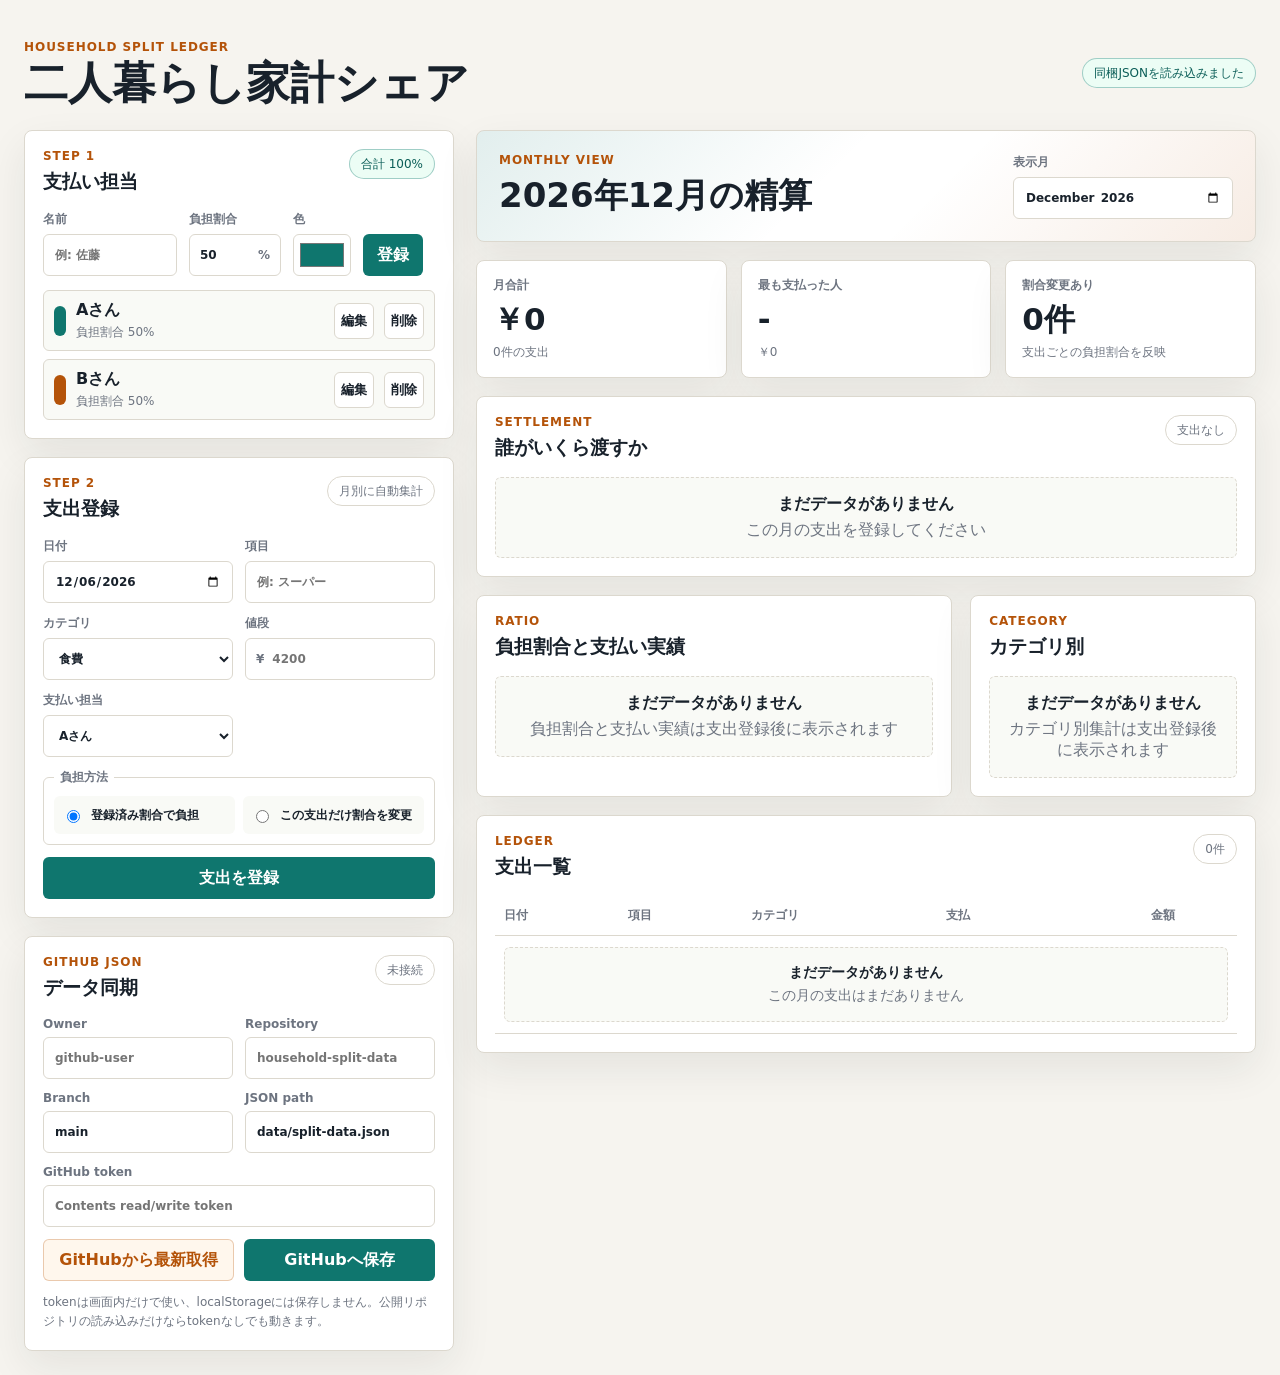
==== index.html @ f862797e "Add files via upload" ====
<!doctype html>
<html lang="ja">
  <head>
    <meta charset="utf-8" />
    <meta name="viewport" content="width=device-width, initial-scale=1" />
    <title>二人暮らし家計シェア</title>
    <link rel="stylesheet" href="css/style.css" />
  </head>
  <body>
    <div class="app-shell">
      <header class="topbar">
        <div>
          <p class="eyebrow">Household split ledger</p>
          <h1>二人暮らし家計シェア</h1>
        </div>
        <div class="sync-status" id="syncStatus" aria-live="polite">ローカル保存済み</div>
      </header>

      <main class="layout">
        <section class="left-column" aria-label="入力と設定">
          <section class="panel">
            <div class="panel-heading">
              <div>
                <p class="eyebrow">Step 1</p>
                <h2>支払い担当</h2>
              </div>
              <span class="small-note" id="shareTotalNote">合計 100%</span>
            </div>

            <form class="member-form" id="memberForm">
              <input type="hidden" id="memberId" />
              <label>
                名前
                <input id="memberName" type="text" maxlength="24" placeholder="例: 佐藤" required />
              </label>
              <label>
                負担割合
                <div class="input-with-unit">
                  <input id="memberShare" type="number" min="0" max="100" step="1" value="50" required />
                  <span>%</span>
                </div>
              </label>
              <label>
                色
                <input id="memberColor" type="color" value="#0f766e" />
              </label>
              <button type="submit" class="primary-btn" id="memberSubmit">登録</button>
              <button type="button" class="ghost-btn hidden" id="memberCancel">取消</button>
            </form>

            <div class="member-list" id="memberList" aria-live="polite"></div>
          </section>

          <section class="panel">
            <div class="panel-heading">
              <div>
                <p class="eyebrow">Step 2</p>
                <h2>支出登録</h2>
              </div>
              <span class="small-note">月別に自動集計</span>
            </div>

            <form class="expense-form" id="expenseForm">
              <label>
                日付
                <input id="expenseDate" type="date" required />
              </label>
              <label>
                項目
                <input id="expenseItem" type="text" maxlength="48" placeholder="例: スーパー" required />
              </label>
              <label>
                カテゴリ
                <select id="expenseCategory">
                  <option>食費</option>
                  <option>日用品</option>
                  <option>家賃</option>
                  <option>光熱費</option>
                  <option>通信費</option>
                  <option>外食</option>
                  <option>その他</option>
                </select>
              </label>
              <label>
                値段
                <div class="input-with-unit">
                  <span>¥</span>
                  <input id="expenseAmount" type="number" min="1" step="1" placeholder="4200" required />
                </div>
              </label>
              <label>
                支払い担当
                <select id="expensePayer" required></select>
              </label>
              <fieldset>
                <legend>負担方法</legend>
                <label class="choice">
                  <input type="radio" name="splitMode" value="default" checked />
                  登録済み割合で負担
                </label>
                <label class="choice">
                  <input type="radio" name="splitMode" value="custom" />
                  この支出だけ割合を変更
                </label>
              </fieldset>
              <div class="custom-shares hidden" id="customShares"></div>
              <button type="submit" class="primary-btn wide">支出を登録</button>
            </form>
          </section>

          <section class="panel">
            <div class="panel-heading">
              <div>
                <p class="eyebrow">GitHub JSON</p>
                <h2>データ同期</h2>
              </div>
              <span class="small-note" id="githubSha">未接続</span>
            </div>

            <form class="github-form" id="githubForm">
              <label>
                Owner
                <input id="githubOwner" type="text" placeholder="github-user" autocomplete="off" />
              </label>
              <label>
                Repository
                <input id="githubRepo" type="text" placeholder="household-split-data" autocomplete="off" />
              </label>
              <label>
                Branch
                <input id="githubBranch" type="text" value="main" autocomplete="off" />
              </label>
              <label>
                JSON path
                <input id="githubPath" type="text" value="data/split-data.json" autocomplete="off" />
              </label>
              <label class="full">
                GitHub token
                <input id="githubToken" type="password" placeholder="Contents read/write token" autocomplete="off" />
              </label>
              <div class="button-row full">
                <button type="button" class="secondary-btn" id="loadGithub">GitHubから最新取得</button>
                <button type="button" class="primary-btn" id="saveGithub">GitHubへ保存</button>
              </div>
            </form>
            <p class="helper-text">
              tokenは画面内だけで使い、localStorageには保存しません。公開リポジトリの読み込みだけならtokenなしでも動きます。
            </p>
          </section>
        </section>

        <section class="right-column" aria-label="月別可視化">
          <section class="summary-hero">
            <div>
              <p class="eyebrow">Monthly view</p>
              <h2 id="monthTitle">今月の精算</h2>
            </div>
            <label class="month-picker">
              表示月
              <input id="monthFilter" type="month" />
            </label>
          </section>

          <section class="metrics-grid" id="metricsGrid"></section>

          <section class="panel settlement-panel">
            <div class="panel-heading">
              <div>
                <p class="eyebrow">Settlement</p>
                <h2>誰がいくら渡すか</h2>
              </div>
              <span class="small-note" id="settlementStatus">計算中</span>
            </div>
            <div id="settlementList" class="settlement-list"></div>
          </section>

          <section class="visual-grid">
            <section class="panel">
              <div class="panel-heading">
                <div>
                  <p class="eyebrow">Ratio</p>
                  <h2>負担割合と支払い実績</h2>
                </div>
              </div>
              <div id="ratioBars" class="ratio-bars"></div>
            </section>

            <section class="panel">
              <div class="panel-heading">
                <div>
                  <p class="eyebrow">Category</p>
                  <h2>カテゴリ別</h2>
                </div>
              </div>
              <div id="categoryBars" class="category-bars"></div>
            </section>
          </section>

          <section class="panel">
            <div class="panel-heading">
              <div>
                <p class="eyebrow">Ledger</p>
                <h2>支出一覧</h2>
              </div>
              <span class="small-note" id="expenseCount">0件</span>
            </div>
            <div class="expense-table-wrap">
              <table class="expense-table">
                <thead>
                  <tr>
                    <th>日付</th>
                    <th>項目</th>
                    <th>カテゴリ</th>
                    <th>支払</th>
                    <th class="num">金額</th>
                    <th></th>
                  </tr>
                </thead>
                <tbody id="expenseTable"></tbody>
              </table>
            </div>
          </section>
        </section>
      </main>
    </div>

    <template id="emptyStateTemplate">
      <div class="empty-state">
        <strong>まだデータがありません</strong>
        <span>支払い担当と支出を登録すると、月ごとの精算額が表示されます。</span>
      </div>
    </template>

    <script src="js/app.js"></script>
  </body>
</html>
---- css/style.css ----
:root {
  color-scheme: light;
  --bg: #f6f4ef;
  --surface: #ffffff;
  --surface-soft: #f9faf6;
  --ink: #18212b;
  --muted: #6d7480;
  --line: #dcd8ce;
  --primary: #0f766e;
  --primary-dark: #0b5e58;
  --accent: #b45309;
  --danger: #b91c1c;
  --warning: #92400e;
  --shadow: 0 16px 40px rgba(24, 33, 43, 0.08);
  --radius: 8px;
}

* {
  box-sizing: border-box;
}

html {
  min-height: 100%;
  background: var(--bg);
}

body {
  margin: 0;
  min-height: 100%;
  color: var(--ink);
  font-family: "Yu Gothic", "Meiryo", system-ui, -apple-system, BlinkMacSystemFont, "Segoe UI", sans-serif;
  letter-spacing: 0;
}

button,
input,
select {
  font: inherit;
}

button {
  cursor: pointer;
}

.app-shell {
  width: min(1480px, 100%);
  margin: 0 auto;
  padding: 24px;
}

.topbar {
  display: flex;
  align-items: center;
  justify-content: space-between;
  gap: 16px;
  padding: 16px 0 24px;
}

.topbar h1,
.summary-hero h2,
.panel h2 {
  margin: 0;
  letter-spacing: 0;
}

.topbar h1 {
  font-size: clamp(28px, 4vw, 44px);
  line-height: 1.05;
}

.eyebrow {
  margin: 0 0 6px;
  color: var(--accent);
  font-size: 12px;
  font-weight: 700;
  letter-spacing: 0.08em;
  text-transform: uppercase;
}

.sync-status,
.small-note {
  display: inline-flex;
  align-items: center;
  min-height: 30px;
  border: 1px solid var(--line);
  border-radius: 999px;
  padding: 5px 11px;
  background: rgba(255, 255, 255, 0.7);
  color: var(--muted);
  font-size: 12px;
  white-space: nowrap;
}

.sync-status.is-error,
.small-note.is-error {
  border-color: rgba(185, 28, 28, 0.35);
  color: var(--danger);
  background: #fff5f5;
}

.sync-status.is-success,
.small-note.is-success {
  border-color: rgba(15, 118, 110, 0.35);
  color: var(--primary-dark);
  background: #ecfdf5;
}

.layout {
  display: grid;
  grid-template-columns: minmax(320px, 430px) minmax(0, 1fr);
  gap: 22px;
  align-items: start;
}

.left-column,
.right-column {
  display: grid;
  gap: 18px;
}

.panel,
.summary-hero {
  border: 1px solid var(--line);
  border-radius: var(--radius);
  background: var(--surface);
  box-shadow: var(--shadow);
}

.panel {
  padding: 18px;
}

.panel-heading {
  display: flex;
  align-items: flex-start;
  justify-content: space-between;
  gap: 12px;
  margin-bottom: 16px;
}

.panel h2 {
  font-size: 19px;
}

.summary-hero {
  display: flex;
  align-items: center;
  justify-content: space-between;
  gap: 18px;
  padding: 22px;
  background:
    linear-gradient(135deg, rgba(15, 118, 110, 0.12), transparent 45%),
    linear-gradient(315deg, rgba(180, 83, 9, 0.11), transparent 42%),
    var(--surface);
}

.summary-hero h2 {
  font-size: clamp(24px, 3vw, 34px);
}

.member-form,
.expense-form,
.github-form {
  display: grid;
  gap: 12px;
}

.member-form {
  grid-template-columns: minmax(0, 1.2fr) minmax(92px, 0.75fr) 58px auto auto;
  align-items: end;
}

.expense-form,
.github-form {
  grid-template-columns: repeat(2, minmax(0, 1fr));
}

label,
fieldset {
  min-width: 0;
}

label {
  display: grid;
  gap: 6px;
  color: var(--muted);
  font-size: 12px;
  font-weight: 700;
}

input,
select {
  width: 100%;
  min-height: 42px;
  border: 1px solid var(--line);
  border-radius: 6px;
  padding: 9px 11px;
  background: #fff;
  color: var(--ink);
  outline: none;
}

input:focus,
select:focus {
  border-color: var(--primary);
  box-shadow: 0 0 0 3px rgba(15, 118, 110, 0.16);
}

input[type="color"] {
  min-height: 42px;
  padding: 4px;
}

.input-with-unit {
  display: flex;
  align-items: center;
  gap: 8px;
  min-height: 42px;
  border: 1px solid var(--line);
  border-radius: 6px;
  padding: 0 10px;
  background: #fff;
}

.input-with-unit input {
  flex: 1 1 auto;
  min-width: 0;
  min-height: 38px;
  border: 0;
  padding: 0;
  box-shadow: none;
}

.input-with-unit:focus-within {
  border-color: var(--primary);
  box-shadow: 0 0 0 3px rgba(15, 118, 110, 0.16);
}

fieldset {
  grid-column: 1 / -1;
  display: grid;
  grid-template-columns: repeat(2, minmax(0, 1fr));
  gap: 8px;
  margin: 0;
  border: 1px solid var(--line);
  border-radius: 6px;
  padding: 10px;
}

legend {
  padding: 0 6px;
  color: var(--muted);
  font-size: 12px;
  font-weight: 700;
}

.choice {
  display: flex;
  align-items: center;
  gap: 8px;
  min-height: 38px;
  border-radius: 6px;
  padding: 8px;
  background: var(--surface-soft);
  color: var(--ink);
  font-weight: 600;
}

.choice input {
  width: auto;
  min-height: auto;
}

.primary-btn,
.secondary-btn,
.ghost-btn {
  display: inline-flex;
  align-items: center;
  justify-content: center;
  min-height: 42px;
  border-radius: 6px;
  padding: 9px 13px;
  border: 1px solid transparent;
  font-weight: 700;
  text-align: center;
  white-space: nowrap;
}

.primary-btn {
  background: var(--primary);
  color: #fff;
}

.primary-btn:hover {
  background: var(--primary-dark);
}

.secondary-btn {
  background: #fff7ed;
  color: var(--accent);
  border-color: rgba(180, 83, 9, 0.28);
}

.ghost-btn {
  background: #fff;
  color: var(--ink);
  border-color: var(--line);
}

.danger-btn {
  color: var(--danger);
}

.wide,
.full {
  grid-column: 1 / -1;
}

.button-row {
  display: flex;
  gap: 10px;
  flex-wrap: wrap;
}

.button-row > * {
  flex: 1 1 160px;
}

.helper-text {
  margin: 12px 0 0;
  color: var(--muted);
  font-size: 12px;
  line-height: 1.6;
}

.hidden {
  display: none !important;
}

.member-list {
  display: grid;
  gap: 8px;
  margin-top: 14px;
}

.member-row {
  display: grid;
  grid-template-columns: 12px minmax(0, 1fr) auto auto;
  align-items: center;
  gap: 10px;
  min-height: 48px;
  border: 1px solid var(--line);
  border-radius: 6px;
  padding: 9px 10px;
  background: var(--surface-soft);
}

.member-swatch {
  width: 12px;
  height: 30px;
  border-radius: 999px;
}

.member-main {
  min-width: 0;
}

.member-main strong {
  display: block;
  overflow: hidden;
  text-overflow: ellipsis;
  white-space: nowrap;
}

.member-main span {
  color: var(--muted);
  font-size: 12px;
}

.icon-btn {
  min-width: 40px;
  min-height: 36px;
  border: 1px solid var(--line);
  border-radius: 6px;
  background: #fff;
  color: var(--ink);
  font-size: 13px;
  font-weight: 700;
}

.month-picker {
  min-width: min(220px, 100%);
}

.metrics-grid {
  display: grid;
  grid-template-columns: repeat(3, minmax(0, 1fr));
  gap: 14px;
}

.metric {
  border: 1px solid var(--line);
  border-radius: var(--radius);
  padding: 16px;
  background: var(--surface);
  box-shadow: var(--shadow);
}

.metric span {
  display: block;
  color: var(--muted);
  font-size: 12px;
  font-weight: 700;
}

.metric strong {
  display: block;
  margin-top: 8px;
  font-size: clamp(22px, 3vw, 31px);
  line-height: 1.1;
}

.metric em {
  display: block;
  margin-top: 8px;
  color: var(--muted);
  font-size: 12px;
  font-style: normal;
}

.settlement-list {
  display: grid;
  gap: 10px;
}

.settlement-item {
  display: grid;
  grid-template-columns: minmax(0, 1fr) auto;
  align-items: center;
  gap: 12px;
  border: 1px solid rgba(15, 118, 110, 0.24);
  border-radius: 6px;
  padding: 13px;
  background: #f0fdfa;
}

.settlement-item strong {
  display: block;
  font-size: 16px;
}

.settlement-item span {
  color: var(--muted);
  font-size: 12px;
}

.settlement-amount {
  font-size: 22px;
  font-weight: 800;
  white-space: nowrap;
}

.visual-grid {
  display: grid;
  grid-template-columns: minmax(0, 1.25fr) minmax(260px, 0.75fr);
  gap: 18px;
}

.ratio-bars,
.category-bars {
  display: grid;
  gap: 14px;
}

.person-summary {
  display: grid;
  gap: 9px;
  border-bottom: 1px solid var(--line);
  padding-bottom: 14px;
}

.person-summary:last-child {
  border-bottom: 0;
  padding-bottom: 0;
}

.person-summary-head,
.bar-row-head {
  display: flex;
  align-items: baseline;
  justify-content: space-between;
  gap: 12px;
}

.person-summary-head strong,
.bar-row-head strong {
  overflow-wrap: anywhere;
}

.person-summary-head span,
.bar-row-head span {
  color: var(--muted);
  font-size: 12px;
  white-space: nowrap;
}

.stacked-bars {
  display: grid;
  gap: 6px;
}

.bar-track {
  height: 12px;
  overflow: hidden;
  border-radius: 999px;
  background: #ece8df;
}

.bar-fill {
  height: 100%;
  min-width: 2px;
  border-radius: inherit;
  background: var(--primary);
}

.bar-fill.secondary {
  background: var(--accent);
}

.person-numbers {
  display: grid;
  grid-template-columns: repeat(3, minmax(0, 1fr));
  gap: 8px;
}

.person-numbers div {
  border-radius: 6px;
  padding: 8px;
  background: var(--surface-soft);
}

.person-numbers span {
  display: block;
  color: var(--muted);
  font-size: 11px;
  font-weight: 700;
}

.person-numbers strong {
  display: block;
  margin-top: 4px;
  font-size: 14px;
  overflow-wrap: anywhere;
}

.category-row {
  display: grid;
  gap: 7px;
}

.expense-table-wrap {
  overflow-x: auto;
}

.expense-table {
  width: 100%;
  border-collapse: collapse;
  min-width: 720px;
}

.expense-table th,
.expense-table td {
  border-bottom: 1px solid var(--line);
  padding: 11px 9px;
  text-align: left;
  vertical-align: middle;
}

.expense-table th {
  color: var(--muted);
  font-size: 12px;
  white-space: nowrap;
}

.expense-table td {
  font-size: 14px;
}

.expense-table .num {
  text-align: right;
  white-space: nowrap;
}

.tag {
  display: inline-flex;
  align-items: center;
  max-width: 150px;
  min-height: 26px;
  border-radius: 999px;
  padding: 4px 9px;
  background: var(--surface-soft);
  color: var(--muted);
  font-size: 12px;
  font-weight: 700;
  overflow: hidden;
  text-overflow: ellipsis;
  white-space: nowrap;
}

.empty-state {
  display: grid;
  gap: 5px;
  border: 1px dashed var(--line);
  border-radius: 6px;
  padding: 16px;
  background: var(--surface-soft);
  color: var(--muted);
  text-align: center;
}

.empty-state strong {
  color: var(--ink);
}

.custom-shares {
  grid-column: 1 / -1;
  display: grid;
  grid-template-columns: repeat(2, minmax(0, 1fr));
  gap: 10px;
}

@media (max-width: 1100px) {
  .layout,
  .visual-grid {
    grid-template-columns: 1fr;
  }

  .left-column {
    order: 2;
  }

  .right-column {
    order: 1;
  }
}

@media (max-width: 760px) {
  .app-shell {
    padding: 16px;
  }

  .topbar,
  .summary-hero {
    align-items: stretch;
    flex-direction: column;
  }

  .member-form,
  .expense-form,
  .github-form,
  .metrics-grid,
  .custom-shares,
  fieldset {
    grid-template-columns: 1fr;
  }

  .member-form {
    align-items: stretch;
  }

  .metrics-grid {
    gap: 10px;
  }

  .person-numbers {
    grid-template-columns: 1fr;
  }

  .settlement-item {
    grid-template-columns: 1fr;
  }
}
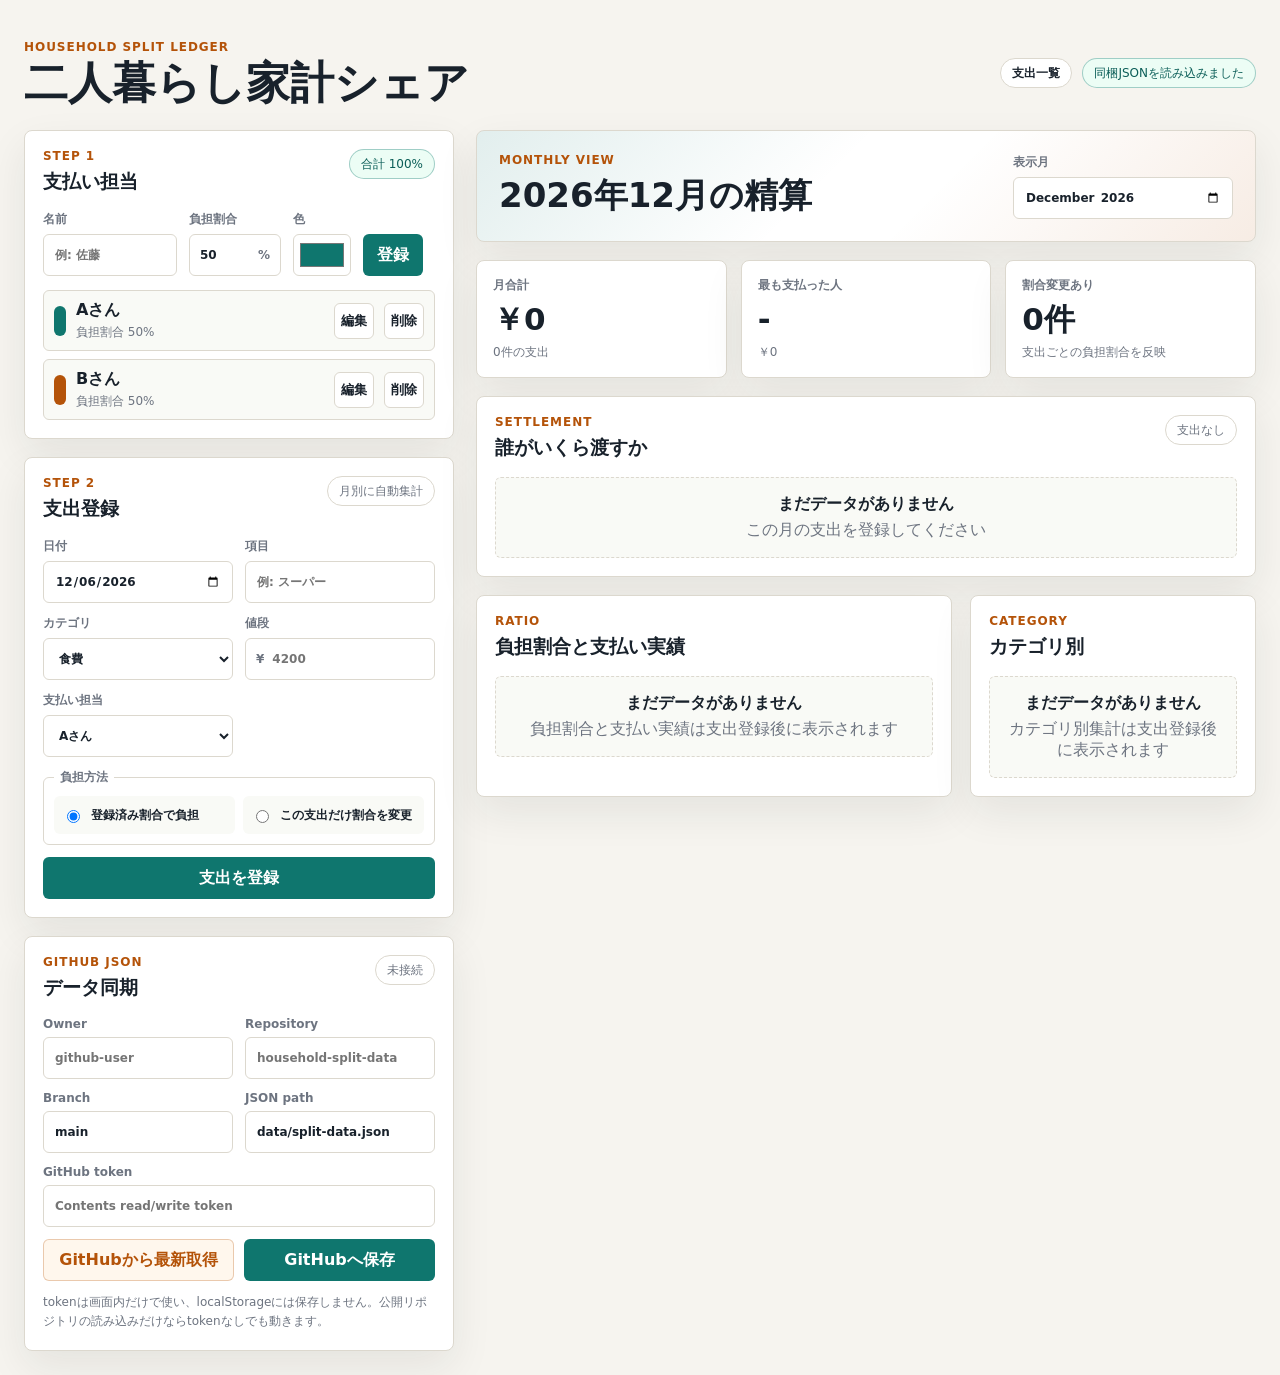
==== commit df5ff2e3: "Add files via upload" ====
--- a/index.html
+++ b/index.html
@@ -13,7 +13,10 @@
           <p class="eyebrow">Household split ledger</p>
           <h1>二人暮らし家計シェア</h1>
         </div>
-        <div class="sync-status" id="syncStatus" aria-live="polite">ローカル保存済み</div>
+        <div class="topbar-actions">
+          <a class="nav-link" href="expenses.html">支出一覧</a>
+          <div class="sync-status" id="syncStatus" aria-live="polite">ローカル保存済み</div>
+        </div>
       </header>
 
       <main class="layout">
@@ -195,31 +198,6 @@
               <div id="categoryBars" class="category-bars"></div>
             </section>
           </section>
-
-          <section class="panel">
-            <div class="panel-heading">
-              <div>
-                <p class="eyebrow">Ledger</p>
-                <h2>支出一覧</h2>
-              </div>
-              <span class="small-note" id="expenseCount">0件</span>
-            </div>
-            <div class="expense-table-wrap">
-              <table class="expense-table">
-                <thead>
-                  <tr>
-                    <th>日付</th>
-                    <th>項目</th>
-                    <th>カテゴリ</th>
-                    <th>支払</th>
-                    <th class="num">金額</th>
-                    <th></th>
-                  </tr>
-                </thead>
-                <tbody id="expenseTable"></tbody>
-              </table>
-            </div>
-          </section>
         </section>
       </main>
     </div>
--- a/css/style.css
+++ b/css/style.css
@@ -30,12 +30,14 @@
   color: var(--ink);
   font-family: "Yu Gothic", "Meiryo", system-ui, -apple-system, BlinkMacSystemFont, "Segoe UI", sans-serif;
   letter-spacing: 0;
+  overflow-x: hidden;
 }
 
 button,
 input,
 select {
   font: inherit;
+  max-width: 100%;
 }
 
 button {
@@ -56,6 +58,14 @@
   padding: 16px 0 24px;
 }
 
+.topbar-actions {
+  display: flex;
+  align-items: center;
+  justify-content: flex-end;
+  gap: 10px;
+  flex-wrap: wrap;
+}
+
 .topbar h1,
 .summary-hero h2,
 .panel h2 {
@@ -78,7 +88,8 @@
 }
 
 .sync-status,
-.small-note {
+.small-note,
+.nav-link {
   display: inline-flex;
   align-items: center;
   min-height: 30px;
@@ -89,6 +100,18 @@
   color: var(--muted);
   font-size: 12px;
   white-space: nowrap;
+}
+
+.nav-link {
+  background: #fff;
+  color: var(--ink);
+  font-weight: 700;
+  text-decoration: none;
+}
+
+.nav-link:hover {
+  border-color: rgba(15, 118, 110, 0.35);
+  color: var(--primary-dark);
 }
 
 .sync-status.is-error,
@@ -394,8 +417,80 @@
 
 .metrics-grid {
   display: grid;
-  grid-template-columns: repeat(3, minmax(0, 1fr));
+  grid-template-columns: repeat(auto-fit, minmax(190px, 1fr));
   gap: 14px;
+}
+
+.ledger-page {
+  display: grid;
+  gap: 18px;
+}
+
+.month-chip-row {
+  display: flex;
+  gap: 8px;
+  overflow-x: auto;
+  padding-bottom: 2px;
+}
+
+.month-chip {
+  flex: 0 0 auto;
+  min-height: 34px;
+  border: 1px solid var(--line);
+  border-radius: 999px;
+  padding: 6px 12px;
+  background: #fff;
+  color: var(--ink);
+  font-weight: 700;
+}
+
+.month-chip.is-active {
+  border-color: rgba(15, 118, 110, 0.35);
+  background: #ecfdf5;
+  color: var(--primary-dark);
+}
+
+.trend-bars {
+  display: grid;
+  gap: 10px;
+}
+
+.trend-row {
+  display: grid;
+  grid-template-columns: minmax(88px, 0.55fr) minmax(0, 0.45fr);
+  gap: 8px 12px;
+  width: 100%;
+  border: 1px solid var(--line);
+  border-radius: 6px;
+  padding: 10px;
+  background: var(--surface-soft);
+  color: var(--ink);
+  text-align: left;
+}
+
+.trend-row span {
+  color: var(--muted);
+  font-size: 12px;
+  font-weight: 700;
+}
+
+.trend-row strong {
+  justify-self: end;
+}
+
+.trend-row i {
+  grid-column: 1 / -1;
+  height: 10px;
+  overflow: hidden;
+  border-radius: 999px;
+  background: #ece8df;
+}
+
+.trend-row b {
+  display: block;
+  height: 100%;
+  border-radius: inherit;
+  background: var(--primary);
 }
 
 .metric {
@@ -646,13 +741,51 @@
 
 @media (max-width: 760px) {
   .app-shell {
-    padding: 16px;
+    padding: 12px;
   }
 
   .topbar,
   .summary-hero {
     align-items: stretch;
     flex-direction: column;
+  }
+
+  .topbar {
+    gap: 10px;
+    padding: 8px 0 14px;
+  }
+
+  .topbar-actions {
+    justify-content: flex-start;
+  }
+
+  .topbar h1 {
+    font-size: 28px;
+    line-height: 1.15;
+  }
+
+  .sync-status,
+  .small-note,
+  .nav-link {
+    align-self: flex-start;
+    max-width: 100%;
+    white-space: normal;
+  }
+
+  .panel {
+    padding: 14px;
+  }
+
+  .panel-heading {
+    flex-wrap: wrap;
+  }
+
+  .summary-hero {
+    padding: 16px;
+  }
+
+  .summary-hero h2 {
+    font-size: 25px;
   }
 
   .member-form,
@@ -668,10 +801,61 @@
     align-items: stretch;
   }
 
+  .member-row {
+    grid-template-columns: 12px minmax(0, 1fr) minmax(54px, auto) minmax(54px, auto);
+    gap: 8px;
+  }
+
+  .member-row .icon-btn {
+    min-width: 54px;
+    padding: 0 8px;
+    width: auto;
+  }
+
+  .button-row {
+    flex-direction: column;
+  }
+
+  .button-row > * {
+    flex-basis: auto;
+    width: 100%;
+  }
+
+  .primary-btn,
+  .secondary-btn,
+  .ghost-btn {
+    width: 100%;
+  }
+
   .metrics-grid {
     gap: 10px;
   }
 
+  .metric {
+    padding: 14px;
+  }
+
+  .month-chip-row {
+    margin-inline: -12px;
+    padding-inline: 12px;
+  }
+
+  .month-picker {
+    min-width: 0;
+  }
+
+  .person-summary-head,
+  .bar-row-head {
+    align-items: flex-start;
+    flex-direction: column;
+    gap: 4px;
+  }
+
+  .person-summary-head span,
+  .bar-row-head span {
+    white-space: normal;
+  }
+
   .person-numbers {
     grid-template-columns: 1fr;
   }
@@ -679,4 +863,105 @@
   .settlement-item {
     grid-template-columns: 1fr;
   }
-}
+
+  .settlement-amount {
+    font-size: 21px;
+  }
+
+  .expense-table-wrap {
+    overflow: visible;
+  }
+
+  .expense-table {
+    min-width: 0;
+  }
+
+  .expense-table thead {
+    display: none;
+  }
+
+  .expense-table,
+  .expense-table tbody,
+  .expense-table tr,
+  .expense-table td {
+    display: block;
+    width: 100%;
+  }
+
+  .expense-table tr {
+    border: 1px solid var(--line);
+    border-radius: 6px;
+    margin-bottom: 10px;
+    padding: 10px;
+    background: var(--surface-soft);
+  }
+
+  .expense-table td {
+    display: grid;
+    grid-template-columns: minmax(78px, 0.38fr) minmax(0, 1fr);
+    align-items: center;
+    gap: 10px;
+    border-bottom: 0;
+    padding: 7px 0;
+    font-size: 14px;
+  }
+
+  .expense-table td::before {
+    content: attr(data-label);
+    color: var(--muted);
+    font-size: 12px;
+    font-weight: 700;
+  }
+
+  .expense-table td.num {
+    text-align: left;
+    white-space: normal;
+  }
+
+  .expense-table td:last-child {
+    padding-bottom: 0;
+  }
+
+  .expense-table .empty-cell {
+    display: block;
+    padding: 0;
+  }
+
+  .expense-table .empty-cell::before {
+    content: none;
+  }
+}
+
+@media (max-width: 420px) {
+  .app-shell {
+    padding: 10px;
+  }
+
+  .left-column,
+  .right-column {
+    gap: 12px;
+  }
+
+  .panel,
+  .summary-hero,
+  .metric {
+    border-radius: 6px;
+  }
+
+  .panel h2 {
+    font-size: 18px;
+  }
+
+  .expense-table td {
+    grid-template-columns: 1fr;
+    gap: 3px;
+  }
+
+  .trend-row {
+    grid-template-columns: 1fr;
+  }
+
+  .trend-row strong {
+    justify-self: start;
+  }
+}
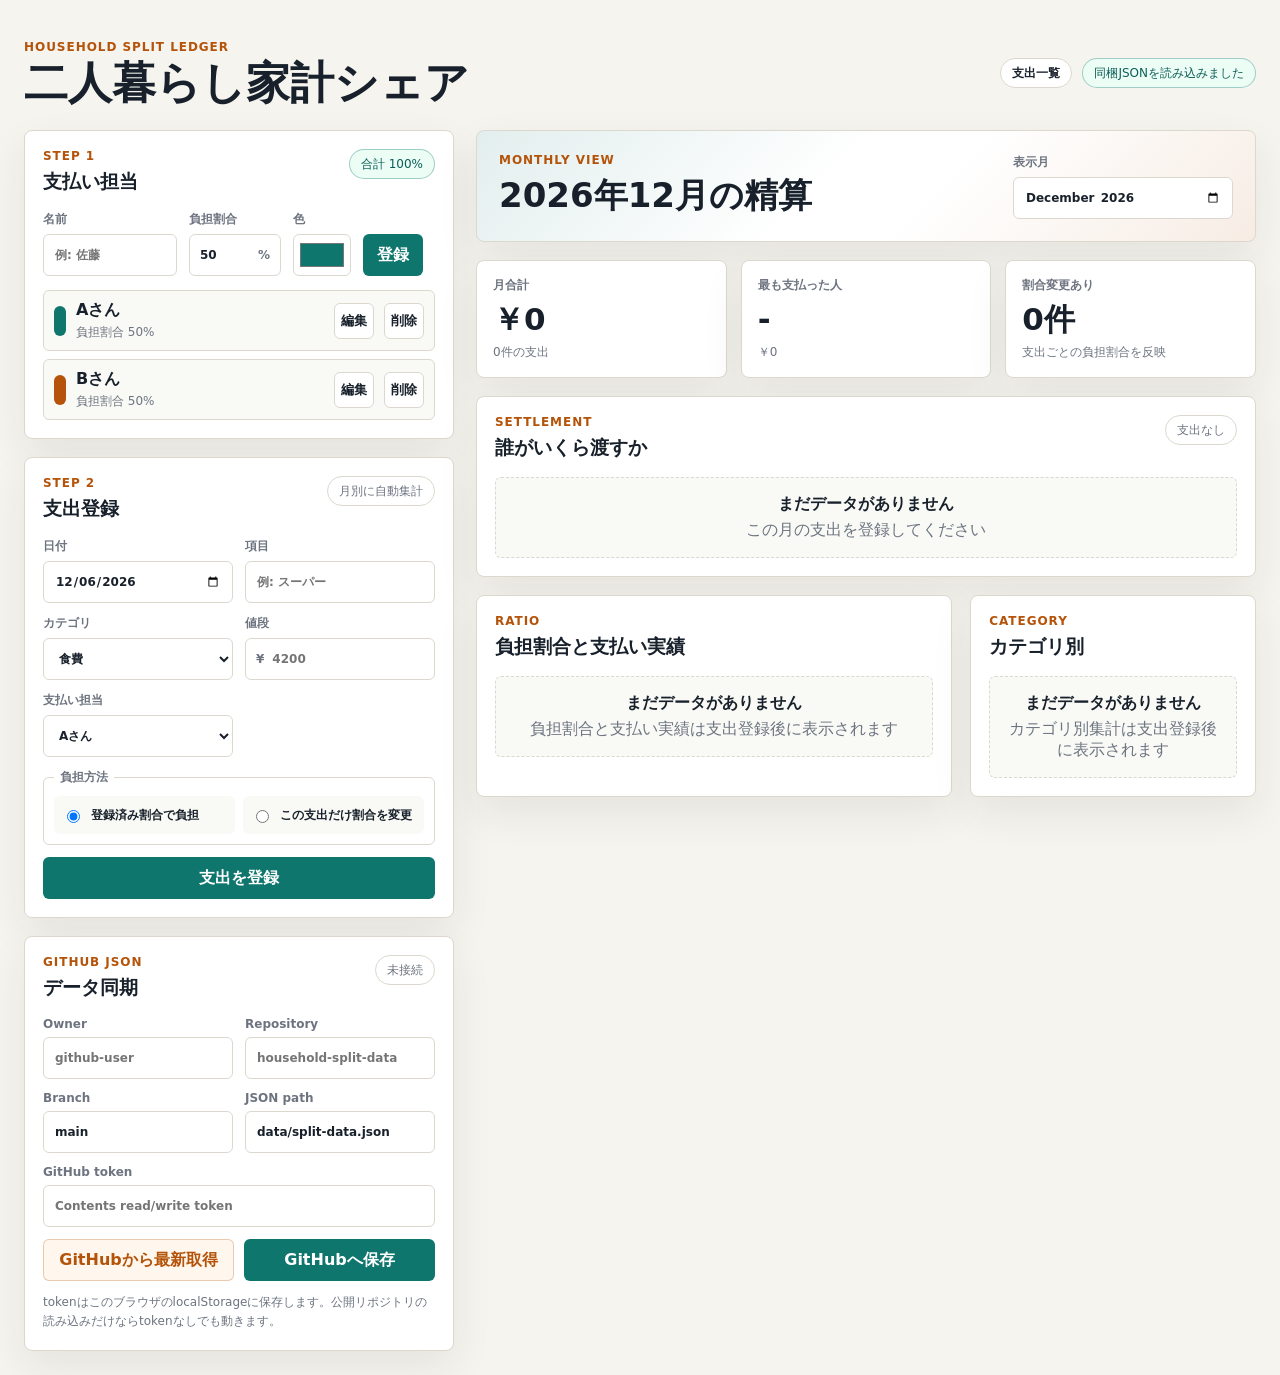
==== commit 7d587224: "Add files via upload" ====
--- a/index.html
+++ b/index.html
@@ -147,7 +147,7 @@
               </div>
             </form>
             <p class="helper-text">
-              tokenは画面内だけで使い、localStorageには保存しません。公開リポジトリの読み込みだけならtokenなしでも動きます。
+              tokenはこのブラウザのlocalStorageに保存します。公開リポジトリの読み込みだけならtokenなしでも動きます。
             </p>
           </section>
         </section>
@@ -202,6 +202,8 @@
       </main>
     </div>
 
+    <div class="popup-stack" id="popupStack" aria-live="assertive" aria-atomic="true"></div>
+
     <template id="emptyStateTemplate">
       <div class="empty-state">
         <strong>まだデータがありません</strong>
--- a/css/style.css
+++ b/css/style.css
@@ -356,6 +356,57 @@
   line-height: 1.6;
 }
 
+.popup-stack {
+  position: fixed;
+  right: 18px;
+  bottom: 18px;
+  z-index: 50;
+  display: grid;
+  gap: 10px;
+  width: min(360px, calc(100vw - 28px));
+  pointer-events: none;
+}
+
+.popup {
+  display: grid;
+  grid-template-columns: minmax(0, 1fr) auto;
+  gap: 10px;
+  align-items: start;
+  border: 1px solid rgba(15, 118, 110, 0.26);
+  border-radius: 8px;
+  padding: 13px;
+  background: #ffffff;
+  box-shadow: 0 18px 45px rgba(24, 33, 43, 0.18);
+  pointer-events: auto;
+}
+
+.popup.is-error {
+  border-color: rgba(185, 28, 28, 0.35);
+}
+
+.popup strong {
+  display: block;
+  font-size: 14px;
+}
+
+.popup span {
+  display: block;
+  margin-top: 4px;
+  color: var(--muted);
+  font-size: 12px;
+  line-height: 1.5;
+}
+
+.popup button {
+  width: 28px;
+  height: 28px;
+  border: 1px solid var(--line);
+  border-radius: 999px;
+  background: var(--surface-soft);
+  color: var(--ink);
+  font-weight: 800;
+}
+
 .hidden {
   display: none !important;
 }
@@ -759,6 +810,12 @@
     justify-content: flex-start;
   }
 
+  .popup-stack {
+    right: 10px;
+    bottom: 10px;
+    width: calc(100vw - 20px);
+  }
+
   .topbar h1 {
     font-size: 28px;
     line-height: 1.15;
